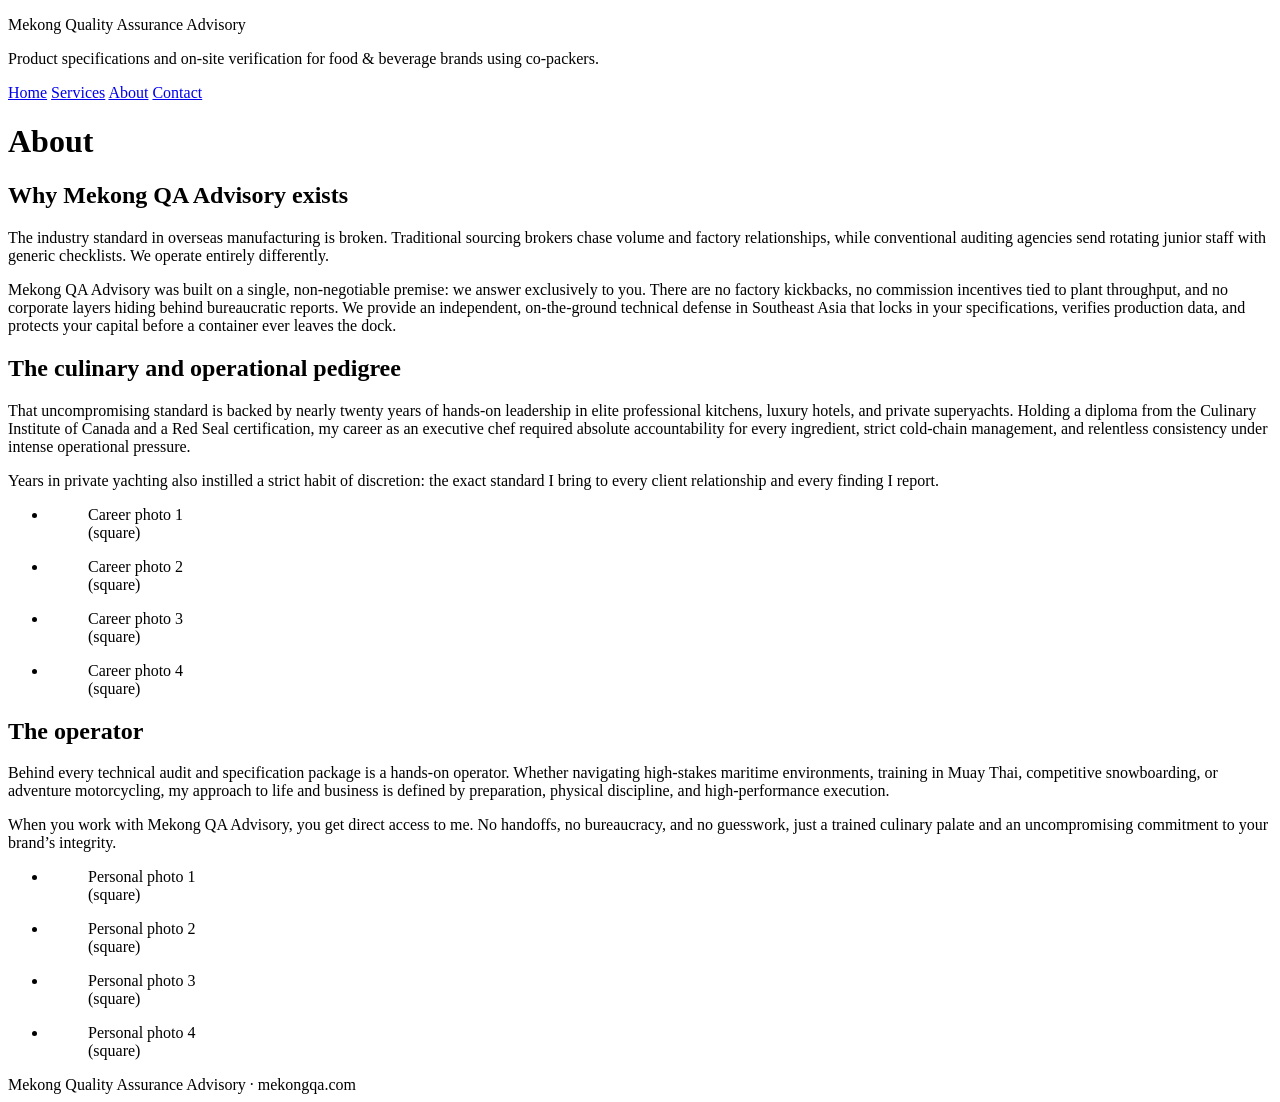
==== about-1.html @ 08664220 "Add files via upload" ====
<!DOCTYPE html>
<html lang="en">
<head>
<meta charset="utf-8">
<meta name="viewport" content="width=device-width, initial-scale=1, viewport-fit=cover">
<title>About | Mekong Quality Assurance Advisory</title>
<link rel="preconnect" href="https://fonts.googleapis.com">
<link href="https://fonts.googleapis.com/css2?family=EB+Garamond:wght@400;500;600&family=Lato:wght@400;700&display=swap" rel="stylesheet">
<link rel="stylesheet" href="style.css">
</head>
<body>
<header>
  <div class="wrap">
    <p class="brand">Mekong Quality Assurance Advisory</p>
    <p class="tag">Product specifications and on-site verification for food &amp; beverage brands using co-packers.</p>
    <nav aria-label="Main">
      <a href="index.html">Home</a>
      <a href="services.html">Services</a>
      <a href="about.html" aria-current="page">About</a>
      <a href="contact.html">Contact</a>
    </nav>
  </div>
</header>

<main class="wrap page">
<h1 class="page-title">About</h1>

<section aria-labelledby="why">
  <h2 id="why">Why Mekong QA Advisory exists</h2>
  <div class="prose">
    <p>The industry standard in overseas manufacturing is broken. Traditional sourcing brokers chase volume and factory relationships, while conventional auditing agencies send rotating junior staff with generic checklists. We operate entirely differently.</p>
    <p>Mekong QA Advisory was built on a single, non-negotiable premise: we answer exclusively to you. There are no factory kickbacks, no commission incentives tied to plant throughput, and no corporate layers hiding behind bureaucratic reports. We provide an independent, on-the-ground technical defense in Southeast Asia that locks in your specifications, verifies production data, and protects your capital before a container ever leaves the dock.</p>
  </div>
</section>

<section aria-labelledby="pedigree">
  <h2 id="pedigree">The culinary and operational pedigree</h2>
  <div class="prose">
    <p>That uncompromising standard is backed by nearly twenty years of hands-on leadership in elite professional kitchens, luxury hotels, and private superyachts. Holding a diploma from the Culinary Institute of Canada and a Red Seal certification, my career as an executive chef required absolute accountability for every ingredient, strict cold-chain management, and relentless consistency under intense operational pressure.</p>
    <p>Years in private yachting also instilled a strict habit of discretion: the exact standard I bring to every client relationship and every finding I report.</p>
  </div>
  <!-- Replace each .ph block with: <img src="photos/career-1.jpg" alt="Describe the photo"> -->
<ul class="photos">
  <li><figure><div class="ph">Career photo 1<br>(square)</div></figure></li>
  <li><figure><div class="ph">Career photo 2<br>(square)</div></figure></li>
  <li><figure><div class="ph">Career photo 3<br>(square)</div></figure></li>
  <li><figure><div class="ph">Career photo 4<br>(square)</div></figure></li>
</ul>
</section>

<section aria-labelledby="operator">
  <h2 id="operator">The operator</h2>
  <div class="prose">
    <p>Behind every technical audit and specification package is a hands-on operator. Whether navigating high-stakes maritime environments, training in Muay Thai, competitive snowboarding, or adventure motorcycling, my approach to life and business is defined by preparation, physical discipline, and high-performance execution.</p>
    <p>When you work with Mekong QA Advisory, you get direct access to me. No handoffs, no bureaucracy, and no guesswork, just a trained culinary palate and an uncompromising commitment to your brand’s integrity.</p>
  </div>
  <!-- Replace each .ph block with: <img src="photos/personal-1.jpg" alt="Describe the photo"> -->
<ul class="photos">
  <li><figure><div class="ph">Personal photo 1<br>(square)</div></figure></li>
  <li><figure><div class="ph">Personal photo 2<br>(square)</div></figure></li>
  <li><figure><div class="ph">Personal photo 3<br>(square)</div></figure></li>
  <li><figure><div class="ph">Personal photo 4<br>(square)</div></figure></li>
</ul>
</section>
</main>

<footer><div class="wrap">Mekong Quality Assurance Advisory · mekongqa.com</div></footer>
</body>
</html>
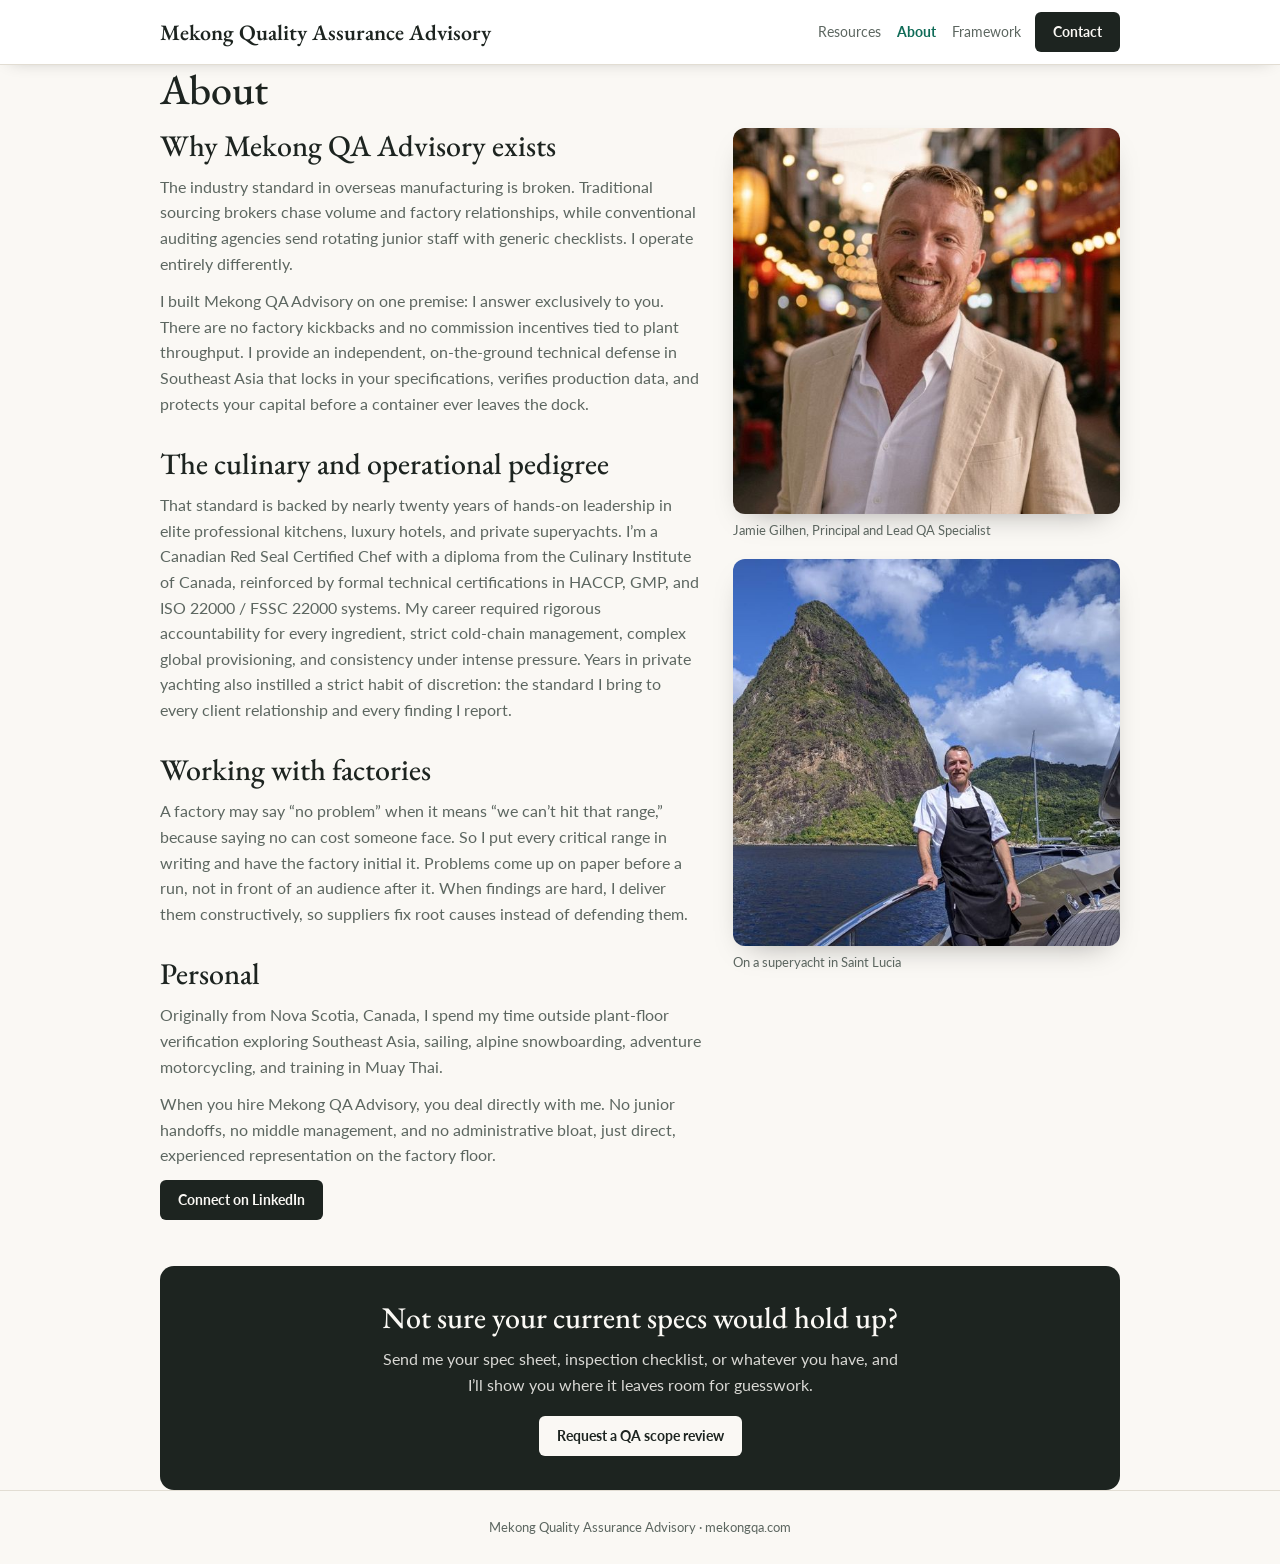
==== commit 45cecd52: "Add files via upload" ====
--- a/about-1.html
+++ b/about-1.html
@@ -4,66 +4,74 @@
 <meta charset="utf-8">
 <meta name="viewport" content="width=device-width, initial-scale=1, viewport-fit=cover">
 <title>About | Mekong Quality Assurance Advisory</title>
+<meta name="description" content="About Jamie Gilhen, Red Seal chef and QA specialist verifying food and beverage production on factory floors across Southeast Asia.">
 <link rel="preconnect" href="https://fonts.googleapis.com">
 <link href="https://fonts.googleapis.com/css2?family=EB+Garamond:wght@400;500;600&family=Lato:wght@400;700&display=swap" rel="stylesheet">
-<link rel="stylesheet" href="style.css">
+<style>
+:root{--bg:#faf8f4;--sf:#fff;--tx:#1d2420;--mu:#5c6660;--ln:#e2ddd3;--te:#0f6b57;--teb:#e4f2ee;--gr:#efece6;color-scheme:light;box-sizing:border-box;padding-top:env(safe-area-inset-top,0px);padding-bottom:env(safe-area-inset-bottom,0px)}
+@media (prefers-color-scheme:dark){:root:not([data-theme="light"]){--bg:#151a18;--sf:#1e2522;--tx:#ecefea;--mu:#a3aca6;--ln:#2f3833;--te:#5cc4a8;--teb:#16302a;--gr:#222a26;color-scheme:dark}}
+:root[data-theme="dark"]{--bg:#151a18;--sf:#1e2522;--tx:#ecefea;--mu:#a3aca6;--ln:#2f3833;--te:#5cc4a8;--teb:#16302a;--gr:#222a26;color-scheme:dark}
+*,*::before,*::after{box-sizing:inherit}
+html{scroll-behavior:smooth;scroll-padding-top:calc(env(safe-area-inset-top,0px) + 80px)}
+body{margin:0;background:var(--bg);color:var(--tx);font:16px/1.6 Lato,system-ui,sans-serif}
+body::before{content:"";position:fixed;inset:0 0 auto;height:env(safe-area-inset-top,0px);background:var(--sf);z-index:10}
+h1,h2,h3{font-family:"EB Garamond",Georgia,serif;font-weight:500;line-height:1.2;margin:0}
+p{margin:0 0 12px}a{color:var(--te)}
+.w,.wrap{max-width:1000px;margin:0 auto;padding:0 20px}
+header{position:sticky;top:env(safe-area-inset-top,0px);z-index:11;background:var(--sf);border-bottom:1px solid var(--ln);box-shadow:0 4px 18px -10px rgba(0,0,0,.3)}
+.top{display:flex;justify-content:space-between;align-items:center;padding:12px 0;position:relative}
+.brand{font:600 22px/1.15 "EB Garamond",Georgia,serif;color:var(--tx);text-decoration:none}
+.r{display:flex;gap:14px;align-items:center}.r nav{display:flex;gap:16px;align-items:center}
+.r nav a{color:var(--mu);text-decoration:none;font-size:14px}.r nav a[aria-current]{color:var(--te);font-weight:700}
+.btn{display:inline-block;background:var(--tx);color:var(--bg)!important;padding:9px 18px;border-radius:6px;font-weight:700;font-size:14px;text-decoration:none}
+.menu{display:none;background:none;border:1px solid var(--ln);border-radius:6px;padding:7px 11px;color:var(--tx);font:inherit;font-size:14px;cursor:pointer}
+@media(max-width:700px){.menu{display:block}.brand{font-size:17px;max-width:170px}.r nav{display:none;position:absolute;left:-20px;right:-20px;top:100%;background:var(--sf);border-bottom:1px solid var(--ln);flex-direction:column;align-items:flex-start;padding:14px 20px;gap:14px}.r nav.open{display:flex}}
+main{padding:36px 0 56px}
+h1,.page-title{font-size:clamp(28px,5.4vw,42px);margin:0 0 12px}
+h2{font-size:clamp(23px,4vw,30px);margin:30px 0 10px}
+.lede,.confidential{font-size:18px;color:var(--mu);max-width:700px;margin:0 0 24px}
+.card{background:var(--sf);border:1px solid var(--ln);border-radius:10px;padding:18px;box-shadow:0 1px 2px rgba(0,0,0,.05),0 10px 26px -16px rgba(0,0,0,.28)}
+.grid{display:grid;gap:14px;grid-template-columns:repeat(auto-fit,minmax(260px,1fr))}
+.card h3{font-size:22px;margin-bottom:6px}.card p{font-size:15px;color:var(--mu)}
+.kick{font-size:12px;font-weight:700;letter-spacing:.06em;text-transform:uppercase;color:var(--te);margin-bottom:6px}
+.about{display:grid;gap:32px;grid-template-columns:1fr}@media(min-width:800px){.about{grid-template-columns:1.4fr 1fr}}
+.about figure{margin:0 0 18px}.about img{width:100%;height:auto;border-radius:12px;display:block;box-shadow:0 12px 30px -16px rgba(0,0,0,.4)}
+.about figcaption{font-size:13px;color:var(--mu);margin-top:6px}
+.prose{max-width:720px}.prose p{color:var(--mu);font-size:16px}
+ol.q{padding-left:22px;max-width:720px}ol.q li{margin-bottom:14px}ol.q b{display:block}ol.q span{color:var(--mu);font-size:15px}
+.cta{text-align:center;background:var(--tx);color:var(--bg);border-radius:14px;padding:34px 22px;margin-top:34px}
+.cta h2{margin:0 0 10px}.cta p{max-width:520px;margin:0 auto 18px;opacity:.85}.cta .btn{background:var(--bg);color:var(--tx)!important}
+.glossary-toc{background:var(--sf);border:1px solid var(--ln);border-radius:10px;padding:16px 18px;margin-bottom:24px}
+.glossary-toc h2{font-size:18px;margin:0 0 8px}.glossary-toc ul{list-style:none;margin:0;padding:0;display:flex;flex-wrap:wrap;gap:8px}
+.glossary-toc a{font-size:13px;padding:4px 12px;border:1px solid var(--ln);border-radius:6px;text-decoration:none;color:var(--mu)}
+.glossary-section{padding-top:22px}.glossary-section>h2{border-bottom:1px solid var(--ln);padding-bottom:6px}
+.glossary-entry{background:var(--sf);border:1px solid var(--ln);border-radius:10px;padding:14px 16px;margin:10px 0}
+.glossary-entry h3{font-size:19px}.glossary-entry p{font-size:15px;margin:6px 0 0;color:var(--mu)}.see-also{font-size:13px!important}
+footer{padding:26px 0;border-top:1px solid var(--ln);font-size:13px;color:var(--mu);text-align:center}
+</style>
 </head>
 <body>
-<header>
-  <div class="wrap">
-    <p class="brand">Mekong Quality Assurance Advisory</p>
-    <p class="tag">Product specifications and on-site verification for food &amp; beverage brands using co-packers.</p>
-    <nav aria-label="Main">
-      <a href="index.html">Home</a>
-      <a href="services.html">Services</a>
-      <a href="about.html" aria-current="page">About</a>
-      <a href="contact.html">Contact</a>
-    </nav>
-  </div>
-</header>
-
-<main class="wrap page">
-<h1 class="page-title">About</h1>
-
-<section aria-labelledby="why">
-  <h2 id="why">Why Mekong QA Advisory exists</h2>
-  <div class="prose">
-    <p>The industry standard in overseas manufacturing is broken. Traditional sourcing brokers chase volume and factory relationships, while conventional auditing agencies send rotating junior staff with generic checklists. We operate entirely differently.</p>
-    <p>Mekong QA Advisory was built on a single, non-negotiable premise: we answer exclusively to you. There are no factory kickbacks, no commission incentives tied to plant throughput, and no corporate layers hiding behind bureaucratic reports. We provide an independent, on-the-ground technical defense in Southeast Asia that locks in your specifications, verifies production data, and protects your capital before a container ever leaves the dock.</p>
-  </div>
-</section>
-
-<section aria-labelledby="pedigree">
-  <h2 id="pedigree">The culinary and operational pedigree</h2>
-  <div class="prose">
-    <p>That uncompromising standard is backed by nearly twenty years of hands-on leadership in elite professional kitchens, luxury hotels, and private superyachts. Holding a diploma from the Culinary Institute of Canada and a Red Seal certification, my career as an executive chef required absolute accountability for every ingredient, strict cold-chain management, and relentless consistency under intense operational pressure.</p>
-    <p>Years in private yachting also instilled a strict habit of discretion: the exact standard I bring to every client relationship and every finding I report.</p>
-  </div>
-  <!-- Replace each .ph block with: <img src="photos/career-1.jpg" alt="Describe the photo"> -->
-<ul class="photos">
-  <li><figure><div class="ph">Career photo 1<br>(square)</div></figure></li>
-  <li><figure><div class="ph">Career photo 2<br>(square)</div></figure></li>
-  <li><figure><div class="ph">Career photo 3<br>(square)</div></figure></li>
-  <li><figure><div class="ph">Career photo 4<br>(square)</div></figure></li>
-</ul>
-</section>
-
-<section aria-labelledby="operator">
-  <h2 id="operator">The operator</h2>
-  <div class="prose">
-    <p>Behind every technical audit and specification package is a hands-on operator. Whether navigating high-stakes maritime environments, training in Muay Thai, competitive snowboarding, or adventure motorcycling, my approach to life and business is defined by preparation, physical discipline, and high-performance execution.</p>
-    <p>When you work with Mekong QA Advisory, you get direct access to me. No handoffs, no bureaucracy, and no guesswork, just a trained culinary palate and an uncompromising commitment to your brand’s integrity.</p>
-  </div>
-  <!-- Replace each .ph block with: <img src="photos/personal-1.jpg" alt="Describe the photo"> -->
-<ul class="photos">
-  <li><figure><div class="ph">Personal photo 1<br>(square)</div></figure></li>
-  <li><figure><div class="ph">Personal photo 2<br>(square)</div></figure></li>
-  <li><figure><div class="ph">Personal photo 3<br>(square)</div></figure></li>
-  <li><figure><div class="ph">Personal photo 4<br>(square)</div></figure></li>
-</ul>
-</section>
+<header><div class="w"><div class="top"><a class="brand" href="index.html">Mekong Quality Assurance Advisory</a><div class="r"><nav id="nav"><a href="resources.html">Resources</a><a href="about.html" aria-current="page">About</a><a href="framework.html">Framework</a></nav><a class="btn" href="contact.html">Contact</a><button class="menu" id="mb" aria-expanded="false" aria-label="Menu">Menu</button></div></div></div></header>
+<main class="wrap">
+<h1>About</h1>
+<div class="about"><div class="prose">
+<h2 style="margin-top:0">Why Mekong QA Advisory exists</h2>
+<p>The industry standard in overseas manufacturing is broken. Traditional sourcing brokers chase volume and factory relationships, while conventional auditing agencies send rotating junior staff with generic checklists. I operate entirely differently.</p>
+<p>I built Mekong QA Advisory on one premise: I answer exclusively to you. There are no factory kickbacks and no commission incentives tied to plant throughput. I provide an independent, on-the-ground technical defense in Southeast Asia that locks in your specifications, verifies production data, and protects your capital before a container ever leaves the dock.</p>
+<h2>The culinary and operational pedigree</h2>
+<p>That standard is backed by nearly twenty years of hands-on leadership in elite professional kitchens, luxury hotels, and private superyachts. I’m a Canadian Red Seal Certified Chef with a diploma from the Culinary Institute of Canada, reinforced by formal technical certifications in HACCP, GMP, and ISO 22000 / FSSC 22000 systems. My career required rigorous accountability for every ingredient, strict cold-chain management, complex global provisioning, and consistency under intense pressure. Years in private yachting also instilled a strict habit of discretion: the standard I bring to every client relationship and every finding I report.</p>
+<h2>Working with factories</h2>
+<p>A factory may say “no problem” when it means “we can’t hit that range,” because saying no can cost someone face. So I put every critical range in writing and have the factory initial it. Problems come up on paper before a run, not in front of an audience after it. When findings are hard, I deliver them constructively, so suppliers fix root causes instead of defending them.</p>
+<h2>Personal</h2>
+<p>Originally from Nova Scotia, Canada, I spend my time outside plant-floor verification exploring Southeast Asia, sailing, alpine snowboarding, adventure motorcycling, and training in Muay Thai.</p>
+<p>When you hire Mekong QA Advisory, you deal directly with me. No junior handoffs, no middle management, and no administrative bloat, just direct, experienced representation on the factory floor.</p>
+<p><a class="btn" href="https://www.linkedin.com/in/jamie-gilhen" target="_blank" rel="noopener noreferrer">Connect on LinkedIn</a></p>
+</div><aside>
+<figure><img src="[data-uri]" alt="Jamie Gilhen, principal and lead QA specialist, smiling on a street in Southeast Asia"><figcaption>Jamie Gilhen, Principal and Lead QA Specialist</figcaption></figure>
+<figure><img src="[data-uri]" alt="Jamie in chef whites and an apron on a superyacht deck in front of a tall green peak in Saint Lucia"><figcaption>On a superyacht in Saint Lucia</figcaption></figure>
+</aside></div><div class="cta"><h2>Not sure your current specs would hold up?</h2><p>Send me your spec sheet, inspection checklist, or whatever you have, and I’ll show you where it leaves room for guesswork.</p><a class="btn" href="contact.html">Request a QA scope review</a></div>
 </main>
-
-<footer><div class="wrap">Mekong Quality Assurance Advisory · mekongqa.com</div></footer>
+<footer><div class="w">Mekong Quality Assurance Advisory &middot; mekongqa.com</div></footer>
+<script>document.getElementById('mb').addEventListener('click',function(){var o=document.getElementById('nav').classList.toggle('open');this.setAttribute('aria-expanded',o)});</script>
 </body>
 </html>
